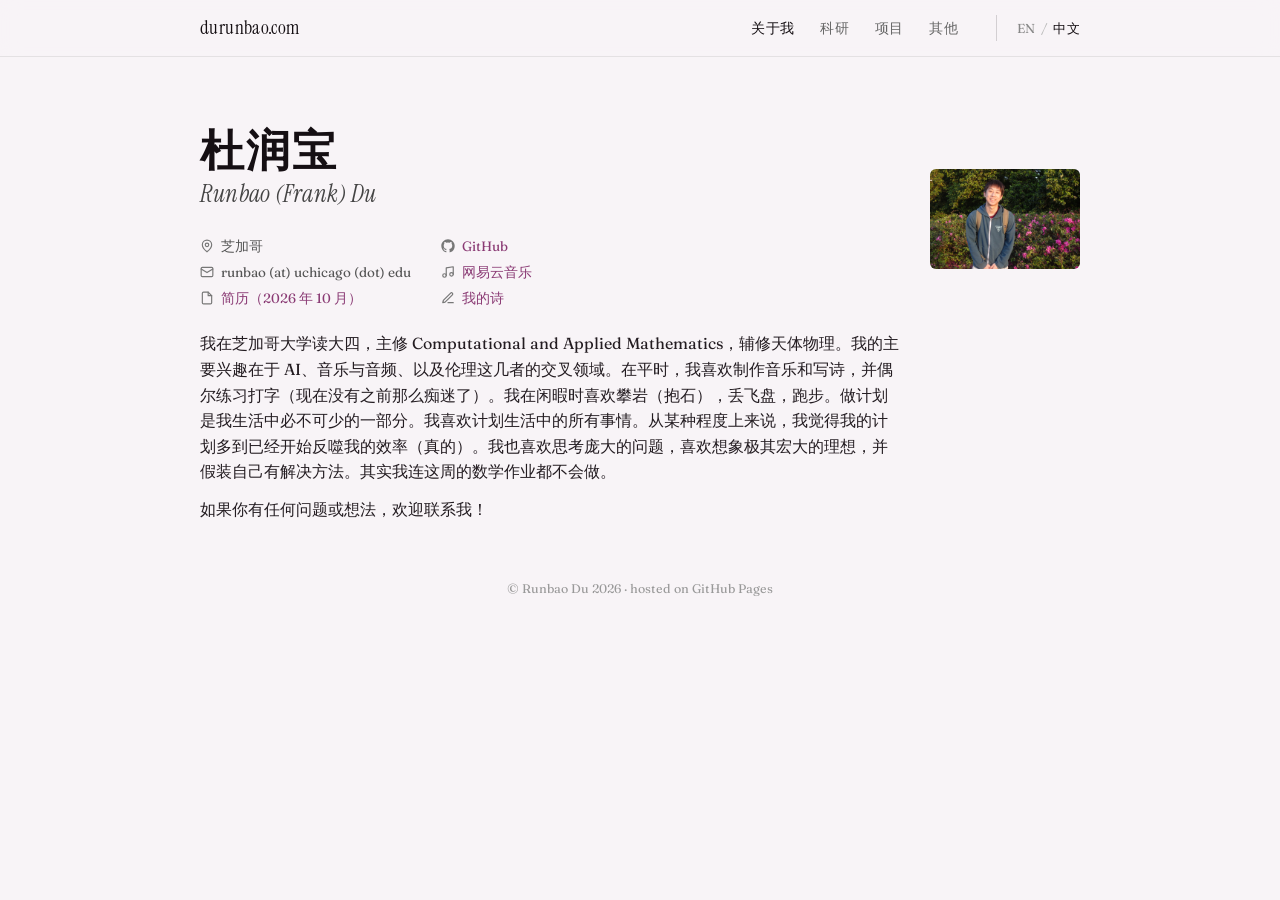
==== zh/index.html @ 42376f8a "Remove the rotating STL footer mark Drops the viewer element, its script module, the Three.js CDN ta" ====
<!DOCTYPE html>
<html lang="zh-CN">
<head>
    <meta charset="UTF-8">
    <meta name="viewport" content="width=device-width, initial-scale=1.0">
    <title>Runbao (Frank) Du</title>
    <meta name="description" content="Runbao (Frank) Du — undergraduate at UChicago studying CAAM. AI applications, music, and more.">
    <meta property="og:title" content="Runbao (Frank) Du">
    <meta property="og:description" content="UChicago undergrad. AI applications, music, design, and whatnot.">
    <meta property="og:image" content="https://durunbao.com/me.jpg">
    <meta property="og:url" content="https://durunbao.com/zh/">
    <link rel="icon" href="../favi.jpg" type="image/jpeg">
    <link rel="stylesheet" href="../style.css">
    <link rel="preconnect" href="https://fonts.googleapis.com">
    <link rel="preconnect" href="https://fonts.gstatic.com" crossorigin>
    <link href="https://fonts.googleapis.com/css2?family=Fraunces:ital,opsz,wght@0,9..144,300;0,9..144,400;0,9..144,500;0,9..144,600;1,9..144,400&family=Instrument+Serif:ital@0;1&family=JetBrains+Mono:wght@300;400&family=Noto+Serif+SC:wght@400;500;600&family=Noto+Sans+SC:wght@300;400;500&display=swap" rel="stylesheet">
</head>
<body class="zh">
    <nav class="topbar">
        <div class="topbar-inner">
            <a href="#about" class="logo">durunbao.com</a>
            <ul class="nav-links">
                <li><a href="#about">关于我</a></li>
                <li><a href="#research">科研</a></li>
                <li><a href="#build">项目</a></li>
                <li><a href="#whatnot">其他</a></li>
                <li class="lang-toggle">
                    <a href="/" class="lang">EN</a>
                    <span class="lang-divider">/</span>
                    <a href="/zh/" class="lang active">中文</a>
                </li>
            </ul>
        </div>
    </nav>

    <main>
        <!-- 关于我 -->
        <section id="about" class="section">
            <div class="hero-row">
                <div class="hero-name">
                    <div class="chinese-name">杜润宝</div>
                    <h1 class="english-name">Runbao (Frank) Du</h1>
                    <div class="contact-grid">
                        <span class="contact-item"><svg viewBox="0 0 24 24" fill="none" stroke="currentColor" stroke-width="2" stroke-linecap="round" stroke-linejoin="round" aria-hidden="true"><path d="M20 10c0 6-8 12-8 12S4 16 4 10a8 8 0 1 1 16 0Z"/><circle cx="12" cy="10" r="3"/></svg>芝加哥</span>
                        <a class="contact-item" href="https://github.com/EnormousMush" target="_blank" rel="noopener noreferrer"><svg viewBox="0 0 24 24" fill="currentColor" aria-hidden="true"><path d="M12 .5C5.65.5.5 5.65.5 12c0 5.08 3.29 9.39 7.86 10.91.58.11.79-.25.79-.56 0-.27-.01-1.17-.02-2.12-3.2.7-3.88-1.36-3.88-1.36-.52-1.33-1.28-1.68-1.28-1.68-1.04-.71.08-.7.08-.7 1.15.08 1.76 1.18 1.76 1.18 1.03 1.76 2.69 1.25 3.35.96.1-.75.4-1.25.72-1.54-2.55-.29-5.24-1.28-5.24-5.68 0-1.26.45-2.28 1.18-3.09-.12-.29-.51-1.46.11-3.05 0 0 .96-.31 3.15 1.18a10.9 10.9 0 0 1 5.74 0c2.19-1.49 3.15-1.18 3.15-1.18.62 1.59.23 2.76.11 3.05.73.81 1.18 1.83 1.18 3.09 0 4.41-2.69 5.38-5.26 5.66.41.36.78 1.06.78 2.14 0 1.54-.01 2.78-.01 3.16 0 .3.2.67.8.55A11.51 11.51 0 0 0 23.5 12C23.5 5.65 18.35.5 12 .5Z"/></svg>GitHub</a>
                        <span class="contact-item"><svg viewBox="0 0 24 24" fill="none" stroke="currentColor" stroke-width="2" stroke-linecap="round" stroke-linejoin="round" aria-hidden="true"><rect x="2" y="4" width="20" height="16" rx="2"/><path d="m2 7 10 6L22 7"/></svg>runbao (at) uchicago (dot) edu</span>
                        <a class="contact-item" href="https://163cn.tv/0ukNXIT" target="_blank" rel="noopener noreferrer"><svg viewBox="0 0 24 24" fill="none" stroke="currentColor" stroke-width="2" stroke-linecap="round" stroke-linejoin="round" aria-hidden="true"><circle cx="6" cy="18" r="3"/><circle cx="18" cy="16" r="3"/><path d="M9 18V5l12-2v13"/></svg>网易云音乐</a>
                        <a class="contact-item" href="../cv-zh.pdf" target="_blank" rel="noopener noreferrer"><svg viewBox="0 0 24 24" fill="none" stroke="currentColor" stroke-width="2" stroke-linecap="round" stroke-linejoin="round" aria-hidden="true"><path d="M14 2H6a2 2 0 0 0-2 2v16a2 2 0 0 0 2 2h12a2 2 0 0 0 2-2V8z"/><path d="M14 2v6h6"/></svg>简历（2026 年 10 月）</a>
                        <a class="contact-item" href="https://www.runbaos.com/" target="_blank" rel="noopener noreferrer"><svg viewBox="0 0 24 24" fill="none" stroke="currentColor" stroke-width="2" stroke-linecap="round" stroke-linejoin="round" aria-hidden="true"><path d="M12 20h9"/><path d="M16.5 3.5a2.1 2.1 0 0 1 3 3L7 19l-4 1 1-4Z"/></svg>我的诗</a>
                    </div>
                </div>
                <div class="hero-photo">
                    <img src="../me.jpg" alt="Frank Du">
                </div>
            </div>

            <div class="about-text">
                <p>我在芝加哥大学读大四，主修 Computational and Applied Mathematics，辅修天体物理。我的主要兴趣在于 AI、音乐与音频、以及伦理这几者的交叉领域。在平时，我喜欢制作音乐和写诗，并偶尔练习打字（现在没有之前那么痴迷了）。我在闲暇时喜欢攀岩（抱石），丢飞盘，跑步。做计划是我生活中必不可少的一部分。我喜欢计划生活中的所有事情。从某种程度上来说，我觉得我的计划多到已经开始反噬我的效率（真的）。我也喜欢思考庞大的问题，喜欢想象极其宏大的理想，并假装自己有解决方法。其实我连这周的数学作业都不会做。</p>
                <p>如果你有任何问题或想法，欢迎联系我！</p>
            </div>
        </section>

        <!-- 科研 -->
        <section id="research" class="section">
            <h2 class="section-heading">科研</h2>

            <h3 class="group-heading">审稿中</h3>

            <div class="item">
                <p class="citation">A. Row, M. Pickering, <strong>R. Du</strong>, A. Haniph, A. Arunasalam, and B. Ur. &ldquo;The Impact of Value-Laden Persona Descriptions on How LLMs Complete Tasks.&rdquo;</p>
            </div>

            <div class="item">
                <p class="citation"><strong>R. Du</strong>, W. Li, Q. He. &ldquo;IncrementDET: Continual AI-Generated Music Detection via Enrollment.&rdquo;</p>
            </div>

            <h3 class="group-heading">其他研究</h3>

            <div class="col-grid">
            <div class="item">
                <h3 class="item-title">人类音乐中“人类特质”的统计与哲学分析 <span class="item-date">正在进行</span></h3>
                <p>通过音频统计分析与人类研究，衡量人类创作音乐中可感知的“人性化”程度。</p>
            </div>

            <div class="item">
                <h3 class="item-title">开源音乐生成模型：MuseV2 <span class="item-date">正在进行</span></h3>
                <p>与<a href="https://nlp.fudan.edu.cn/main.htm" target="_blank" rel="noopener noreferrer">复旦大学自然语言处理实验室</a>从零搭建可控的文本生成音乐大模型。</p>
            </div>

            <div class="item">
                <h3 class="item-title">芝加哥大学数学导读项目 <span class="item-date">2025 年 10 月 &ndash; 2026 年 1 月</span></h3>
                <p>学习代数几何和椭圆曲线，并于 2026 年 1 月公开报告。</p>
                <a href="../drp.pdf" target="_blank" rel="noopener noreferrer" class="thumb-link">
                    <img src="../drp-slides.png" alt="报告标题页：A Premise to the Elliptic Curve Primality Test" class="thumb">
                </a>
                <p><a href="../drp.pdf" target="_blank" rel="noopener noreferrer" class="external">报告幻灯片 &rarr;</a></p>
            </div>
            </div>
        </section>

        <!-- 项目 -->
        <section id="build" class="section">
            <h2 class="section-heading">项目</h2>

            <div class="col-grid">
            <div class="item">
                <h3 class="item-title">brain2 — 构建、维护并智能体化知识 <span class="item-date">2026 年 9 月 – 至今</span></h3>
                <p>一款管理笔记与知识的工具，为各知识库配备智能体，使其能够相互交流、交换想法。在 AIx Origin Hack 2026 黑客松中带领团队开发了该工具。</p>
                <p><a href="https://modelscope.cn/studios/runbao123/brain2" target="_blank" rel="noopener noreferrer" class="external">ModelScope 演示 →</a></p>
                <video class="project-video" controls preload="metadata" poster="../brain2-poster.jpg" playsinline>
                    <source src="../brain2-demo.mp4" type="video/mp4">
                </video>
                <p class="award-line">从 70 余支队伍中入选 17 强现场路演，并获得 ModelScope 开源贡献奖。</p>
            </div>

            <div class="item">
                <h3 class="item-title">Lyra Studio <span class="item-date">2026 年 2 月 – 至今</span></h3>
                <p>音频到图像生成器。</p>
                <a href="https://lyra-studio.onrender.com/" target="_blank" rel="noopener noreferrer" class="thumb-link">
                    <img src="../lyra-studio.jpg" alt="Lyra Studio 首页" class="thumb">
                </a>
                <p><a href="https://lyra-studio.onrender.com/" target="_blank" rel="noopener noreferrer" class="external">lyra-studio.onrender.com →</a></p>
                <p style="font-family: 'JetBrains Mono', monospace; font-size: 13px; font-weight: 300;">如需邀请码，请联系润宝。</p>
            </div>

            <div class="item">
                <h3 class="item-title">Audit Copilot — 面向多轨音频数据集的 LLM 智能体 <span class="item-date">2026 年 5 月 – 2026 年 7 月</span></h3>
                <p>为<a href="https://faculty.fudan.edu.cn/weilics/zh_CN/zdylm/644067/list/index.htm" target="_blank" rel="noopener noreferrer">复旦音频与音乐技术实验室</a>搭建自动化多轨数据集质检的 LLM 智能体。</p>
                <p><a href="https://github.com/nianyucatfish/checker" target="_blank" rel="noopener noreferrer" class="external">源代码 &rarr;</a></p>
            </div>

            <div class="item">
                <h3 class="item-title">诗宇 Shiyu — 一个可交互的三维诗歌宇宙 <span class="item-date">2026 年 7 月 – 2026 年 8 月</span></h3>
                <p>诗集可视化。</p>
                <p><a href="../poetry-galaxy/" target="_blank" rel="noopener noreferrer" class="external">探索星系 →</a></p>
                <video class="project-video" controls preload="metadata" poster="../shiyu-poster.jpg" playsinline>
                    <source src="../shiyu-demo.mp4" type="video/mp4">
                </video>
                <p class="award-line">2026 外滩黑客松多个赛道获奖。</p>
            </div>

            <div class="item">
                <h3 class="item-title">Prezuricle — 市场宣传工具 <span class="item-date">2024 年 1 月 – 2024 年 5 月</span></h3>
                <p>与 <a href="https://www.linkedin.com/in/%E5%90%AF%E6%B7%B3-%E8%B5%B5-46800621a/" target="_blank" rel="noopener noreferrer">Jason Zhao</a> (USC '27) 共建的多模态 AI 营销平台。</p>
                <a href="https://prezuricle.com" target="_blank" rel="noopener noreferrer" class="thumb-link">
                    <img src="../prezuricle.jpg" alt="Prezuricle 首页" class="thumb">
                </a>
                <p><a href="https://prezuricle.com" target="_blank" rel="noopener noreferrer" class="external">prezuricle.com →</a></p>
            </div>
            </div>
        </section>

        <!-- 其他 -->
        <section id="whatnot" class="section">
            <h2 class="section-heading">其他</h2>

            <div class="wn-cols">
                <div class="link-list">
                    <a href="https://ch.tetr.io/u/mushroomdaddy123" target="_blank" rel="noopener noreferrer">Tetr.io</a>
                    <a href="https://monkeytype.com/profile/Runbao" target="_blank" rel="noopener noreferrer">MonkeyType</a>
                    <a href="https://www.runbaos.com/" target="_blank" rel="noopener noreferrer">我的诗</a>
                </div>

                <div class="link-list">
                    <a href="../portfolio.pdf" target="_blank" rel="noopener noreferrer">视觉作品集 2022-2024</a>
                    <a href="../portfolio.pdf" target="_blank" rel="noopener noreferrer" class="thumb-link">
                        <img src="../portfolio-cover.jpg" alt="视觉作品集封面 2022–24" class="thumb">
                    </a>
                </div>
            </div>

            <div class="subsection">
                <h3 class="sub-heading">我的时间管理方法</h3>
                <p>我的动物计划法。</p>

                <div class="animal-grid">
                    <div class="animal-block elephant" data-animal="elephant">大象</div>
                    <div class="animal-block beaver" data-animal="beaver">河狸</div>
                    <div class="animal-block owl" data-animal="owl">猫头鹰</div>
                    <div class="animal-block dolphin" data-animal="dolphin">海豚</div>
                    <div class="animal-block bookworm" data-animal="bookworm">书虫</div>
                    <div class="animal-block bees" data-animal="bees">蜜蜂</div>
                </div>
            </div>

            <div class="subsection">
                <h3 class="sub-heading">一张桌子</h3>
                <img src="../table.png" alt="A table" style="width:260px; display:block; margin:16px auto 0; transform:rotate(-2deg);">
            </div>
        </section>

        <footer>
            <p>© Runbao Du 2026 · hosted on GitHub Pages</p>
        </footer>
    </main>

    <!-- Popup overlay for animal blocks -->
    <div class="popup-overlay" id="popupOverlay">
        <div class="popup-content">
            <span class="popup-close">&times;</span>
            <h2 class="popup-title" id="popupTitle"></h2>
            <p class="popup-description" id="popupDescription"></p>
        </div>
    </div>

    <script src="../script.js"></script>
</body>
</html>
---- style.css ----
/* ---------- Reset & base ---------- */
* {
    box-sizing: border-box;
    margin: 0;
    padding: 0;
}

html {
    scroll-behavior: smooth;
    scroll-padding-top: 72px;
}

body {
    font-family: 'Fraunces', Georgia, serif;
    font-weight: 400;
    background: #f8f4f7;
    color: #231c21;
    line-height: 1.6;
    font-size: 16px;
    -webkit-font-smoothing: antialiased;
    -moz-osx-font-smoothing: grayscale;
}

a {
    color: #8a3a74;
    text-decoration: none;
    border-bottom: 1px solid rgba(138, 58, 116, 0.25);
    transition: color 0.2s ease, border-color 0.2s ease;
}

a:hover {
    color: #662a56;
    border-color: #662a56;
}

em {
    font-style: italic;
}

/* ---------- Top nav ---------- */
.topbar {
    position: fixed;
    top: 0;
    left: 0;
    right: 0;
    background: rgba(248, 244, 247, 0.92);
    backdrop-filter: blur(10px);
    -webkit-backdrop-filter: blur(10px);
    border-bottom: 1px solid rgba(0, 0, 0, 0.08);
    z-index: 100;
}

.topbar-inner {
    max-width: 960px;
    margin: 0 auto;
    padding: 13px 40px;
    display: flex;
    justify-content: space-between;
    align-items: center;
}

.logo {
    font-family: 'Instrument Serif', serif;
    font-size: 19px;
    color: #150f13;
    border: none;
    letter-spacing: 0.02em;
}

.logo:hover {
    color: #555555;
}

.nav-links {
    list-style: none;
    display: flex;
    gap: 26px;
}

.nav-links a {
    font-family: 'Fraunces', serif;
    font-size: 14px;
    font-weight: 400;
    color: #666666;
    border: none;
    letter-spacing: 0.02em;
}

.nav-links a:hover {
    color: #150f13;
}

.lang-toggle {
    display: flex;
    align-items: center;
    gap: 6px;
    margin-left: 12px;
    padding-left: 20px;
    border-left: 1px solid rgba(0, 0, 0, 0.15);
}

.lang-toggle .lang {
    font-family: 'Fraunces', serif;
    font-size: 13px;
    color: #888888;
    border: none;
    letter-spacing: 0.02em;
}

.lang-toggle .lang.active {
    color: #150f13;
}

.lang-toggle .lang:hover {
    color: #150f13;
}

.lang-divider {
    color: #bbbbbb;
    font-size: 13px;
}

/* ---------- Main layout ---------- */
main {
    max-width: 960px;
    margin: 0 auto;
    padding: 104px 40px 48px;
}

.section {
    padding: 44px 0;
    border-bottom: 1px solid rgba(0, 0, 0, 0.08);
}

.section:last-of-type {
    border-bottom: none;
}

/* ---------- Tabbed sections ---------- */
body.tabbed .section {
    display: none;
    border-bottom: none;
    padding: 26px 0 8px;
}

body.tabbed .section.active {
    display: block;
}

.nav-links a.active-tab {
    color: #150f13;
}

/* ---------- Section headings ---------- */
.section-heading {
    font-family: 'Instrument Serif', serif;
    font-size: 30px;
    font-weight: 400;
    color: #150f13;
    margin-bottom: 20px;
    letter-spacing: -0.01em;
}

.sub-heading {
    font-family: 'Instrument Serif', serif;
    font-size: 23px;
    font-weight: 400;
    color: #150f13;
    margin: 0 0 16px;
    letter-spacing: -0.005em;
}

/* ---------- Research group headings & citations ---------- */
.group-heading {
    font-family: 'Instrument Serif', serif;
    font-size: 21px;
    font-weight: 400;
    color: #150f13;
    letter-spacing: -0.005em;
    margin: 0 0 18px;
}

.item + .group-heading {
    margin-top: 30px;
}

.citation {
    font-size: 15px;
    line-height: 1.6;
    max-width: 780px;
    color: #333333;
    margin-bottom: 8px;
}

.citation strong {
    font-weight: 600;
    color: #150f13;
}

/* ---------- About ---------- */
.hero-row {
    display: grid;
    grid-template-columns: 1fr 150px;
    gap: 36px;
    align-items: center;
    margin-bottom: 24px;
}

.hero-name {
    display: flex;
    flex-direction: column;
    align-items: flex-start;
}

.chinese-name {
    font-family: 'Songti SC', 'STSong', SimSun, serif;
    font-size: 44px;
    font-weight: 700;
    color: #150f13;
    margin-bottom: 6px;
    letter-spacing: 0.04em;
    line-height: 1;
}

.english-name {
    font-family: 'Instrument Serif', serif;
    font-size: 24px;
    font-weight: 400;
    font-style: italic;
    color: #444444;
    letter-spacing: 0.01em;
    line-height: 1.2;
    margin-bottom: 14px;
}

.contact-line {
    margin-top: 20px !important;
    font-size: 15px;
    color: #555555;
}

.contact-line .label {
    font-family: 'Instrument Serif', serif;
    font-style: italic;
    color: #888888;
}

.hero-photo img {
    width: 100%;
    height: auto;
    border-radius: 6px;
    display: block;
}

.about-text {
    max-width: 700px;
}

.about-text p {
    margin-bottom: 12px;
}

.about-text p:last-child {
    margin-bottom: 0;
}

/* ---------- Two-column grid & cards ---------- */
.col-grid {
    columns: 2;
    column-gap: 20px;
}

.col-grid > * {
    border: 1px solid rgba(0, 0, 0, 0.09);
    border-radius: 8px;
    padding: 18px 18px 16px;
    margin: 0 0 20px;
    background: #fffdfe;
    break-inside: avoid;
    -webkit-column-break-inside: avoid;
}

.col-grid .item,
.col-grid .subsection {
    margin-bottom: 0;
}

/* ---------- Contact grid (hero) ---------- */
.contact-grid {
    display: grid;
    grid-template-columns: repeat(2, max-content);
    gap: 7px 30px;
    margin-top: 14px;
}

.contact-item {
    display: flex;
    align-items: center;
    gap: 7px;
    font-size: 13.5px;
    color: #555555;
    border: none;
    line-height: 1.4;
}

a.contact-item {
    color: #8a3a74;
}

a.contact-item:hover {
    color: #662a56;
    border: none;
}

.contact-item svg {
    width: 14px;
    height: 14px;
    flex-shrink: 0;
    color: #777777;
}

/* ---------- Item cards (Research, Build) ---------- */
.item {
    margin-bottom: 20px;
}

.item:last-child {
    margin-bottom: 0;
}

.item-title {
    font-family: 'Instrument Serif', serif;
    font-size: 18px;
    font-weight: 400;
    color: #150f13;
    margin-bottom: 6px;
    letter-spacing: 0;
}

.item-date {
    font-family: 'Fraunces', serif;
    font-style: italic;
    font-size: 13px;
    color: #999999;
    font-weight: 400;
    margin-left: 8px;
}

.item p {
    margin-bottom: 6px;
}

.external {
    font-family: 'Fraunces', serif;
    font-size: 14px;
}

/* ---------- Project video ---------- */
.project-video {
    display: block;
    width: 100%;
    max-width: 420px;
    margin: 12px 0;
    border-radius: 6px;
    background: #efe7ec;
    border: 1px solid rgba(0, 0, 0, 0.1);
}

/* ---------- Clickable preview thumbnails ---------- */
.thumb-link {
    display: block;
    max-width: 420px;
    border: none;
    margin: 12px 0;
    line-height: 0;
}

.thumb-link:hover {
    border: none;
}

.thumb {
    display: block;
    width: 100%;
    height: auto;
    border-radius: 6px;
    background: #efe7ec;
    border: 1px solid rgba(0, 0, 0, 0.1);
    transition: opacity 0.2s ease, border-color 0.2s ease;
}

.thumb-link:hover .thumb {
    opacity: 0.9;
    border-color: rgba(0, 0, 0, 0.3);
}

/* ---------- Award line ---------- */
.award-line {
    display: inline-block;
    font-family: 'Fraunces', Georgia, serif;
    font-style: normal;
    font-size: 12.5px;
    line-height: 1.5;
    color: #8a6a1c;
    background: rgba(176, 138, 50, 0.08);
    border: 1px solid rgba(176, 138, 50, 0.28);
    border-radius: 999px;
    padding: 4px 12px;
    margin-top: 8px;
}

/* ---------- Whatnot top columns ---------- */
.wn-cols {
    display: grid;
    grid-template-columns: 1fr 1fr;
    gap: 28px;
    align-items: start;
    margin-bottom: 36px;
}

.wn-cols .link-list {
    margin-bottom: 0;
}

.wn-cols .thumb-link {
    margin: 14px 0 0;
}

.link-list a.thumb-link,
.link-list a.thumb-link:hover {
    border-bottom: none;
    padding-bottom: 0;
}

/* ---------- Whatnot links ---------- */
.link-list {
    display: flex;
    flex-direction: column;
    gap: 10px;
    margin-bottom: 36px;
}

.link-list a {
    font-family: 'Instrument Serif', serif;
    font-size: 21px;
    color: #150f13;
    border-bottom: 1px solid rgba(0, 0, 0, 0.2);
    padding-bottom: 2px;
    width: fit-content;
}

.link-list a:hover {
    color: #8a3a74;
    border-color: #8a3a74;
}

.subsection {
    margin-bottom: 36px;
}

.subsection:last-child {
    margin-bottom: 0;
}

.subsection p {
    margin-bottom: 12px;
}

/* ---------- Animal grid ---------- */
.animal-grid {
    display: grid;
    grid-template-columns: repeat(3, 1fr);
    gap: 8px;
    margin: 20px 0 0;
}

.animal-block {
    font-family: 'Instrument Serif', serif;
    font-size: 20px;
    padding: 22px 12px;
    text-align: center;
    cursor: pointer;
    border-radius: 4px;
    transition: transform 0.15s ease, opacity 0.15s ease;
    user-select: none;
}

.animal-block:hover {
    transform: scale(1.02);
    opacity: 0.92;
}

.elephant { background: #c41e2a; color: #ffffff; }
.beaver   { background: #f5d000; color: #150f13; }
.owl      { background: #00c853; color: #150f13; }
.dolphin  { background: #7c4dff; color: #ffffff; }
.bookworm { background: #64b5f6; color: #150f13; }
.bees     { background: #1a1a1a; color: #ffffff; }

/* ---------- Popup ---------- */
.popup-overlay {
    display: none;
    position: fixed;
    inset: 0;
    background: rgba(0, 0, 0, 0.45);
    justify-content: center;
    align-items: center;
    z-index: 1000;
    padding: 20px;
}

.popup-overlay.active {
    display: flex;
}

.popup-content {
    background: #fffdfe;
    padding: 36px;
    border-radius: 6px;
    max-width: 460px;
    width: 100%;
    position: relative;
    border: 1px solid rgba(0, 0, 0, 0.1);
    box-shadow: 0 16px 48px rgba(0, 0, 0, 0.18);
}

.popup-close {
    position: absolute;
    top: 10px;
    right: 16px;
    font-size: 30px;
    color: #999999;
    cursor: pointer;
    line-height: 1;
}

.popup-close:hover {
    color: #150f13;
}

.popup-title {
    font-family: 'Instrument Serif', serif;
    font-size: 28px;
    font-weight: 400;
    color: #150f13;
    margin-bottom: 12px;
}

.popup-description {
    color: #444444;
    font-size: 15px;
    line-height: 1.7;
}

/* ---------- Footer ---------- */
footer {
    text-align: center;
    padding: 48px 0 18px;
    color: #999999;
    font-size: 12.5px;
}

footer p {
    margin: 0;
}

/* ---------- Responsive ---------- */
@media (max-width: 700px) {
    .col-grid {
        columns: 1;
    }

    .wn-cols {
        grid-template-columns: 1fr;
    }

    .contact-grid {
        grid-template-columns: max-content;
        gap: 6px 0;
        justify-content: center;
    }

    main {
        padding: 92px 24px 36px;
    }

    .topbar-inner {
        padding: 12px 24px;
    }

    .nav-links {
        gap: 16px;
    }

    .nav-links a {
        font-size: 13px;
    }

    .logo {
        font-size: 17px;
    }

    .chinese-name {
        font-size: 44px;
    }

    .english-name {
        font-size: 22px;
    }

    .section-heading {
        font-size: 29px;
    }

    .hero-row {
        grid-template-columns: 1fr;
        text-align: center;
    }

    .hero-name {
        align-items: center;
    }

    .hero-photo {
        max-width: 180px;
        margin: 0 auto;
    }

    .animal-grid {
        grid-template-columns: repeat(2, 1fr);
    }

    .animal-block {
        font-size: 20px;
        padding: 24px 12px;
    }
}

@media (max-width: 480px) {
    .topbar-inner {
        padding: 11px 14px;
    }

    .nav-links {
        gap: 9px;
    }

    .nav-links a {
        font-size: 12px;
    }

    .logo {
        font-size: 14px;
    }

    .lang-toggle {
        margin-left: 2px;
        padding-left: 9px;
        gap: 4px;
    }
}
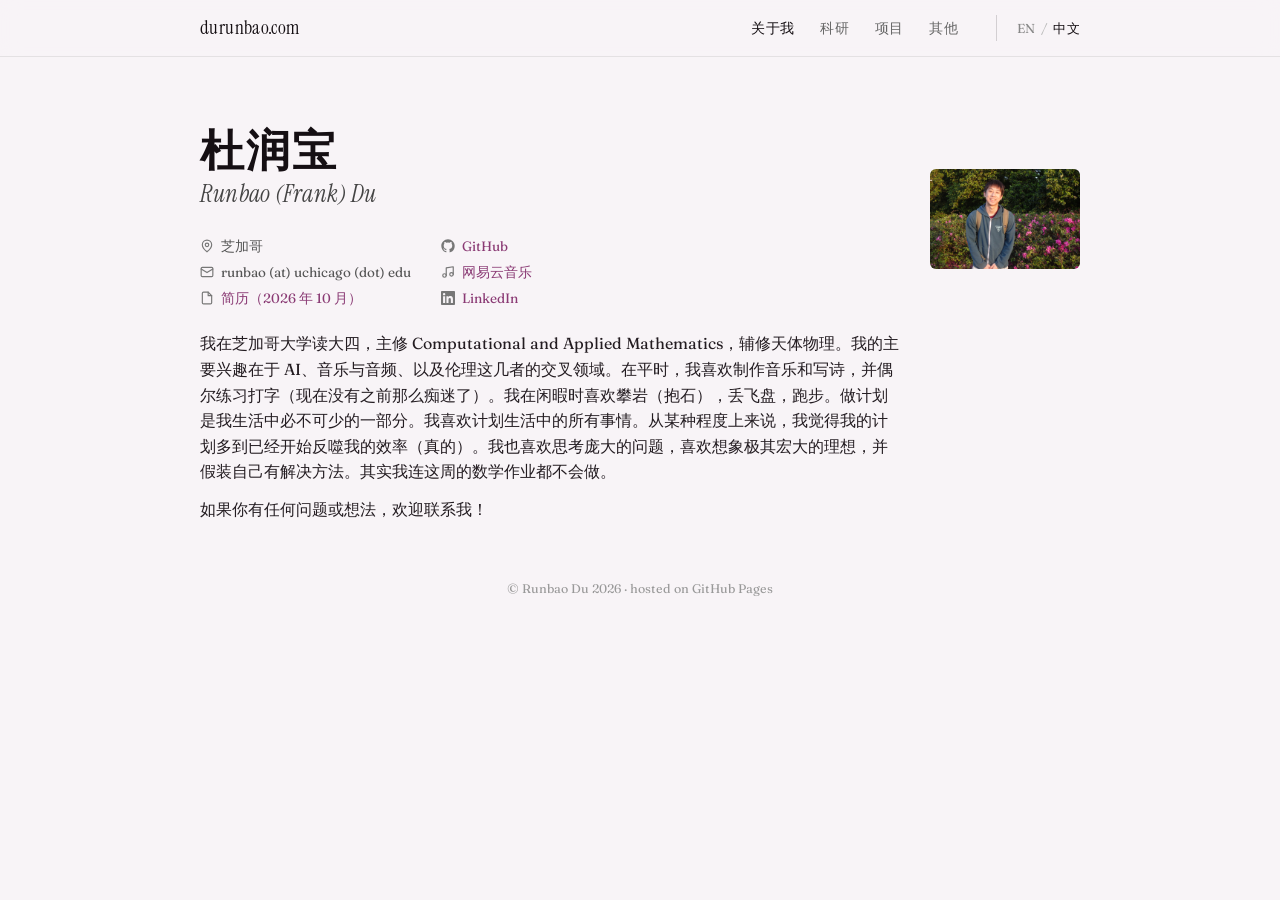
==== commit f0b826e5: "Swap the hero Poems link for LinkedIn Poems stays reachable from Whatnot.  Co-Authored-By: Claude Op" ====
--- a/zh/index.html
+++ b/zh/index.html
@@ -46,7 +46,7 @@
                         <span class="contact-item"><svg viewBox="0 0 24 24" fill="none" stroke="currentColor" stroke-width="2" stroke-linecap="round" stroke-linejoin="round" aria-hidden="true"><rect x="2" y="4" width="20" height="16" rx="2"/><path d="m2 7 10 6L22 7"/></svg>runbao (at) uchicago (dot) edu</span>
                         <a class="contact-item" href="https://163cn.tv/0ukNXIT" target="_blank" rel="noopener noreferrer"><svg viewBox="0 0 24 24" fill="none" stroke="currentColor" stroke-width="2" stroke-linecap="round" stroke-linejoin="round" aria-hidden="true"><circle cx="6" cy="18" r="3"/><circle cx="18" cy="16" r="3"/><path d="M9 18V5l12-2v13"/></svg>网易云音乐</a>
                         <a class="contact-item" href="../cv-zh.pdf" target="_blank" rel="noopener noreferrer"><svg viewBox="0 0 24 24" fill="none" stroke="currentColor" stroke-width="2" stroke-linecap="round" stroke-linejoin="round" aria-hidden="true"><path d="M14 2H6a2 2 0 0 0-2 2v16a2 2 0 0 0 2 2h12a2 2 0 0 0 2-2V8z"/><path d="M14 2v6h6"/></svg>简历（2026 年 10 月）</a>
-                        <a class="contact-item" href="https://www.runbaos.com/" target="_blank" rel="noopener noreferrer"><svg viewBox="0 0 24 24" fill="none" stroke="currentColor" stroke-width="2" stroke-linecap="round" stroke-linejoin="round" aria-hidden="true"><path d="M12 20h9"/><path d="M16.5 3.5a2.1 2.1 0 0 1 3 3L7 19l-4 1 1-4Z"/></svg>我的诗</a>
+                        <a class="contact-item" href="https://www.linkedin.com/in/runbao-du" target="_blank" rel="noopener noreferrer"><svg viewBox="0 0 24 24" fill="currentColor" aria-hidden="true"><path d="M20.45 20.45h-3.56v-5.57c0-1.33-.03-3.04-1.85-3.04-1.85 0-2.14 1.45-2.14 2.94v5.67H9.35V9h3.41v1.56h.05c.48-.9 1.64-1.85 3.37-1.85 3.6 0 4.27 2.37 4.27 5.46v6.28ZM5.34 7.43a2.06 2.06 0 1 1 0-4.13 2.06 2.06 0 0 1 0 4.13ZM7.12 20.45H3.56V9h3.56v11.45ZM22.22 0H1.77C.79 0 0 .77 0 1.73v20.54C0 23.23.79 24 1.77 24h20.45c.98 0 1.78-.77 1.78-1.73V1.73C24 .77 23.2 0 22.22 0Z"/></svg>LinkedIn</a>
                     </div>
                 </div>
                 <div class="hero-photo">
@@ -71,7 +71,7 @@
             </div>
 
             <div class="item">
-                <p class="citation"><strong>R. Du</strong>, W. Li, Q. He. &ldquo;IncrementDET: Continual AI-Generated Music Detection via Enrollment.&rdquo;</p>
+                <p class="citation"><strong>R. Du</strong>, W. Li, Q. He. &ldquo;IncrementDET: Continual AI-Generated Music Detection via Enrollment.&rdquo; <a class="cite-tag" href="https://arxiv.org/abs/2611.32023" target="_blank" rel="noopener noreferrer">preprint</a></p>
             </div>
 
             <h3 class="group-heading">其他研究</h3>
--- a/style.css
+++ b/style.css
@@ -195,6 +195,27 @@
 .citation strong {
     font-weight: 600;
     color: #150f13;
+}
+
+/* ---------- Citation tags (preprint / code ...) ---------- */
+.cite-tag {
+    display: inline-block;
+    font-family: 'JetBrains Mono', monospace;
+    font-size: 11px;
+    font-weight: 400;
+    line-height: 1;
+    padding: 3px 8px;
+    margin-left: 7px;
+    border: 1px solid rgba(138, 58, 116, 0.35);
+    border-radius: 4px;
+    color: #8a3a74;
+    vertical-align: 2px;
+}
+
+.cite-tag:hover {
+    background: rgba(138, 58, 116, 0.08);
+    border-color: #8a3a74;
+    color: #662a56;
 }
 
 /* ---------- About ---------- */
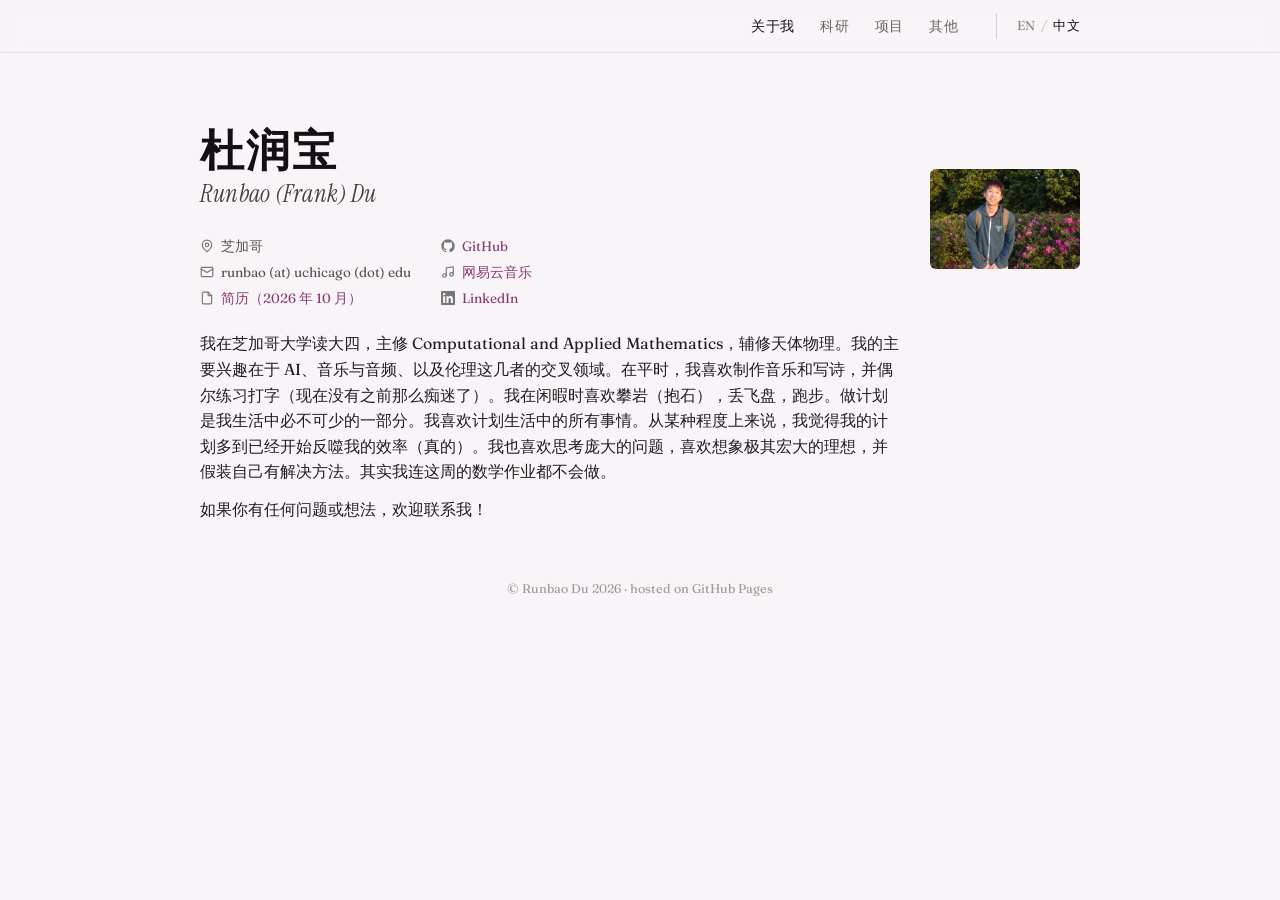
==== commit 3e1b3247: "Remove the durunbao.com wordmark from the top nav Nav links now sit flush right; drop the dead .logo" ====
--- a/zh/index.html
+++ b/zh/index.html
@@ -18,7 +18,6 @@
 <body class="zh">
     <nav class="topbar">
         <div class="topbar-inner">
-            <a href="#about" class="logo">durunbao.com</a>
             <ul class="nav-links">
                 <li><a href="#about">关于我</a></li>
                 <li><a href="#research">科研</a></li>
--- a/style.css
+++ b/style.css
@@ -55,20 +55,8 @@
     margin: 0 auto;
     padding: 13px 40px;
     display: flex;
-    justify-content: space-between;
+    justify-content: flex-end;
     align-items: center;
-}
-
-.logo {
-    font-family: 'Instrument Serif', serif;
-    font-size: 19px;
-    color: #150f13;
-    border: none;
-    letter-spacing: 0.02em;
-}
-
-.logo:hover {
-    color: #555555;
 }
 
 .nav-links {
@@ -617,9 +605,6 @@
         font-size: 13px;
     }
 
-    .logo {
-        font-size: 17px;
-    }
 
     .chinese-name {
         font-size: 44px;
@@ -670,9 +655,6 @@
         font-size: 12px;
     }
 
-    .logo {
-        font-size: 14px;
-    }
 
     .lang-toggle {
         margin-left: 2px;
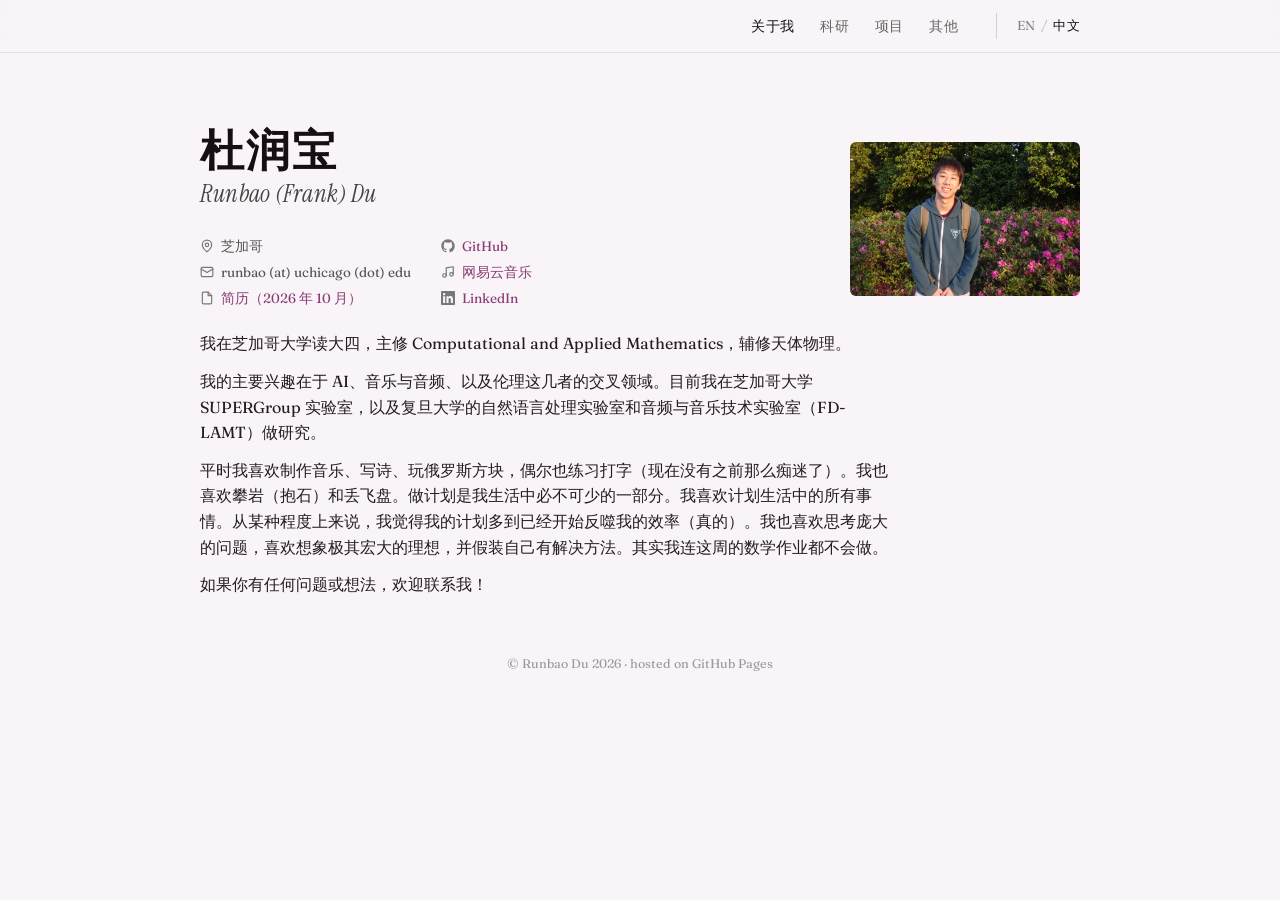
==== commit 346fca07: "Rewrite About, enlarge the portrait, drop the animal heading - New About copy naming the three labs " ====
--- a/zh/index.html
+++ b/zh/index.html
@@ -54,7 +54,9 @@
             </div>
 
             <div class="about-text">
-                <p>我在芝加哥大学读大四，主修 Computational and Applied Mathematics，辅修天体物理。我的主要兴趣在于 AI、音乐与音频、以及伦理这几者的交叉领域。在平时，我喜欢制作音乐和写诗，并偶尔练习打字（现在没有之前那么痴迷了）。我在闲暇时喜欢攀岩（抱石），丢飞盘，跑步。做计划是我生活中必不可少的一部分。我喜欢计划生活中的所有事情。从某种程度上来说，我觉得我的计划多到已经开始反噬我的效率（真的）。我也喜欢思考庞大的问题，喜欢想象极其宏大的理想，并假装自己有解决方法。其实我连这周的数学作业都不会做。</p>
+                <p>我在芝加哥大学读大四，主修 Computational and Applied Mathematics，辅修天体物理。</p>
+                <p>我的主要兴趣在于 AI、音乐与音频、以及伦理这几者的交叉领域。目前我在芝加哥大学 SUPERGroup 实验室，以及复旦大学的自然语言处理实验室和音频与音乐技术实验室（FD-LAMT）做研究。</p>
+                <p>平时我喜欢制作音乐、写诗、玩俄罗斯方块，偶尔也练习打字（现在没有之前那么痴迷了）。我也喜欢攀岩（抱石）和丢飞盘。做计划是我生活中必不可少的一部分。我喜欢计划生活中的所有事情。从某种程度上来说，我觉得我的计划多到已经开始反噬我的效率（真的）。我也喜欢思考庞大的问题，喜欢想象极其宏大的理想，并假装自己有解决方法。其实我连这周的数学作业都不会做。</p>
                 <p>如果你有任何问题或想法，欢迎联系我！</p>
             </div>
         </section>
@@ -169,7 +171,6 @@
             </div>
 
             <div class="subsection">
-                <h3 class="sub-heading">我的时间管理方法</h3>
                 <p>我的动物计划法。</p>
 
                 <div class="animal-grid">
--- a/style.css
+++ b/style.css
@@ -209,7 +209,7 @@
 /* ---------- About ---------- */
 .hero-row {
     display: grid;
-    grid-template-columns: 1fr 150px;
+    grid-template-columns: 1fr 230px;
     gap: 36px;
     align-items: center;
     margin-bottom: 24px;
@@ -628,7 +628,7 @@
     }
 
     .hero-photo {
-        max-width: 180px;
+        max-width: 240px;
         margin: 0 auto;
     }
 
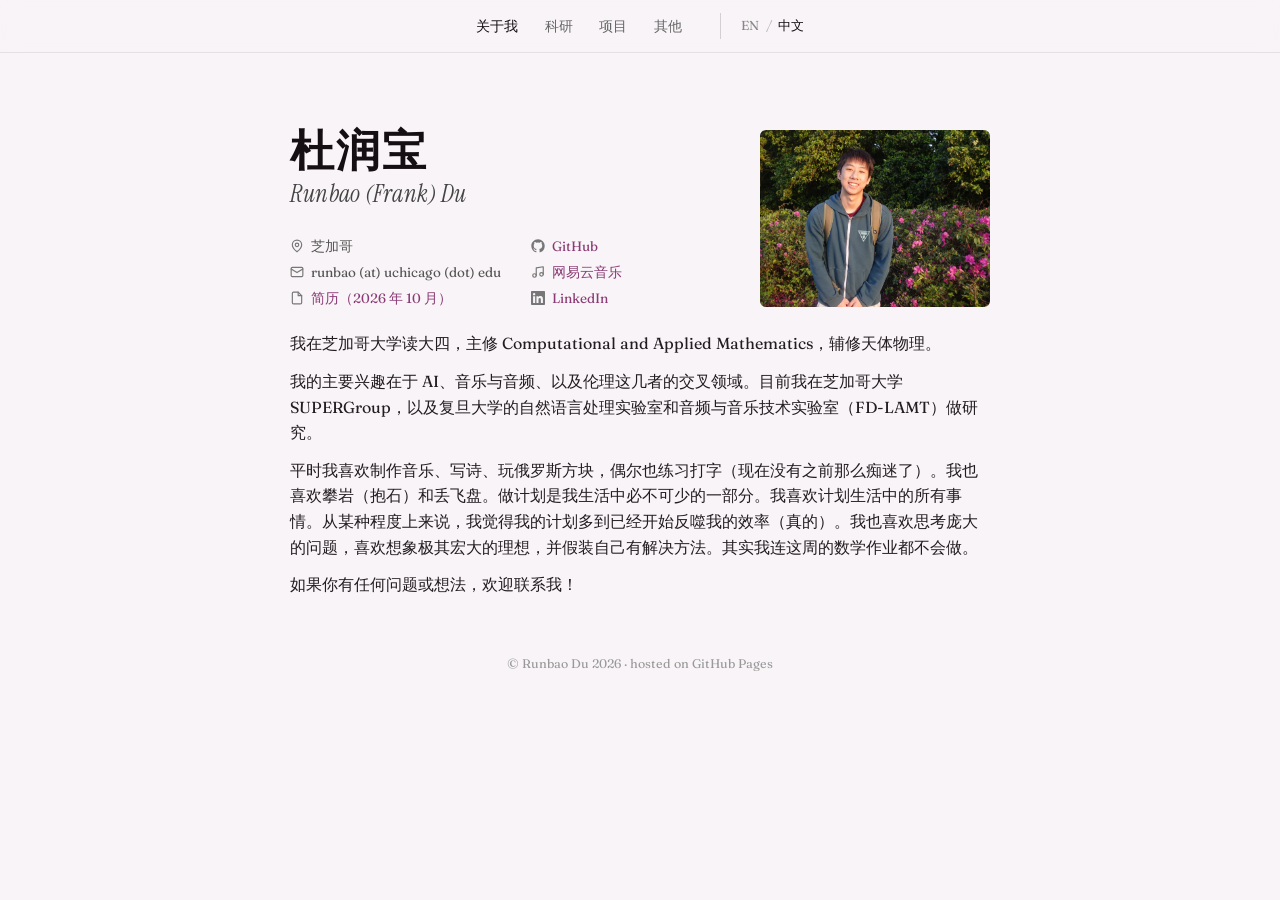
==== commit 76178042: "Drop "Lab" after SUPERGroup in About Co-Authored-By: Claude Opus 5.5 <noreply@anthropic.com>" ====
--- a/zh/index.html
+++ b/zh/index.html
@@ -55,7 +55,7 @@
 
             <div class="about-text">
                 <p>我在芝加哥大学读大四，主修 Computational and Applied Mathematics，辅修天体物理。</p>
-                <p>我的主要兴趣在于 AI、音乐与音频、以及伦理这几者的交叉领域。目前我在芝加哥大学 SUPERGroup 实验室，以及复旦大学的自然语言处理实验室和音频与音乐技术实验室（FD-LAMT）做研究。</p>
+                <p>我的主要兴趣在于 AI、音乐与音频、以及伦理这几者的交叉领域。目前我在芝加哥大学 SUPERGroup，以及复旦大学的自然语言处理实验室和音频与音乐技术实验室（FD-LAMT）做研究。</p>
                 <p>平时我喜欢制作音乐、写诗、玩俄罗斯方块，偶尔也练习打字（现在没有之前那么痴迷了）。我也喜欢攀岩（抱石）和丢飞盘。做计划是我生活中必不可少的一部分。我喜欢计划生活中的所有事情。从某种程度上来说，我觉得我的计划多到已经开始反噬我的效率（真的）。我也喜欢思考庞大的问题，喜欢想象极其宏大的理想，并假装自己有解决方法。其实我连这周的数学作业都不会做。</p>
                 <p>如果你有任何问题或想法，欢迎联系我！</p>
             </div>
--- a/style.css
+++ b/style.css
@@ -55,7 +55,7 @@
     margin: 0 auto;
     padding: 13px 40px;
     display: flex;
-    justify-content: flex-end;
+    justify-content: center;
     align-items: center;
 }
 
@@ -211,7 +211,8 @@
     display: grid;
     grid-template-columns: 1fr 230px;
     gap: 36px;
-    align-items: center;
+    align-items: stretch;
+    max-width: 700px;
     margin-bottom: 24px;
 }
 
@@ -256,13 +257,21 @@
 
 .hero-photo img {
     width: 100%;
-    height: auto;
+    height: 100%;
+    object-fit: cover;
+    object-position: center 30%;
     border-radius: 6px;
     display: block;
 }
 
 .about-text {
     max-width: 700px;
+}
+
+#about .hero-row,
+#about .about-text {
+    margin-left: auto;
+    margin-right: auto;
 }
 
 .about-text p {
@@ -632,6 +641,10 @@
         margin: 0 auto;
     }
 
+    .hero-photo img {
+        height: auto;
+    }
+
     .animal-grid {
         grid-template-columns: repeat(2, 1fr);
     }
